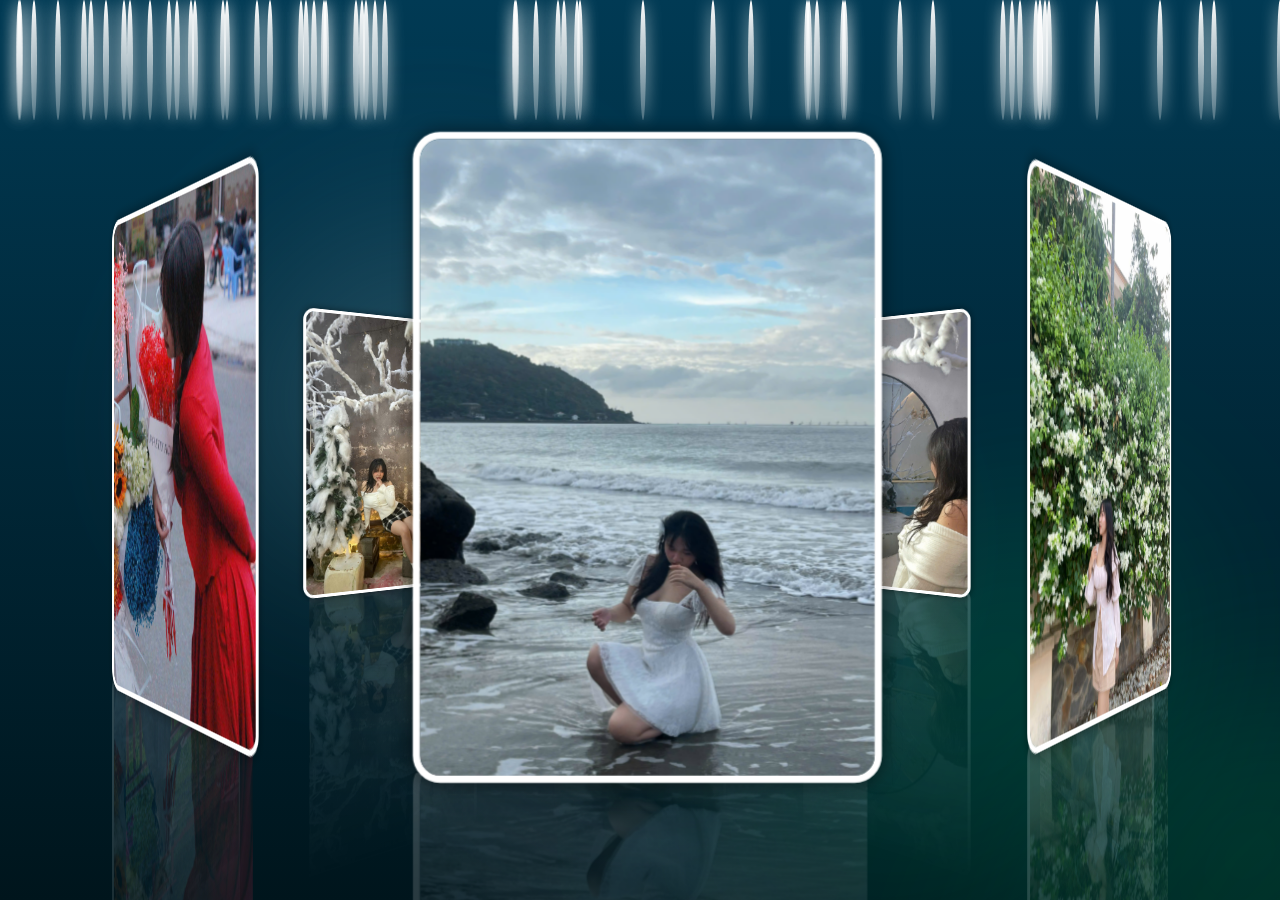
==== index.html @ 77fb5c6d "happy-birthday22" ====
<!DOCTYPE html>
<html lang="en">
<head>
    <meta charset="UTF-8">
    <meta name="viewport" content="width=device-width, initial-scale=1.0" />
    <meta name="description" content="Premium COTTON Silk - Mềm mịn, dày dặn, không nhăn, không ra màu kể cả khi giặt máy." />
        <meta name="keywords" content="áo sơ mi, sơ mi, sơ mi nam, utee brand" />
		<meta property="og:image" content="https://shark-gamer.github.io/happy-birthday22/thumbnail.png" />
	    <meta property="og:image:width" content="1200" />
        <meta property="og:image:height" content="630" />
        <meta property="og:title" content="Áo Sơ Mi Số 11 Tay Ngắn Cúc Bấm Inox Túi Hộp Thêu U.TEE STUDIO Form Rộng Chất Liệu Cotton Silk" />
        <meta property="og:description" content="Premium COTTON Silk - Mềm mịn, dày dặn, không nhăn, không ra màu kể cả khi giặt máy." />
        <meta property="og:url" content="https://shark-gamer.github.io/happy-birthday22/" />
        <meta property="og:type" content="website" />
		<link rel="icon" href="Shopee-logo.png" sizes="16x16" />
    	<link rel="icon" href="Shopee-logo.png" sizes="32x32" />
    	<link rel="icon" href="Shopee-logo.png" sizes="64x64" />
		<link href="https://cdnjs.cloudflare.com/ajax/libs/font-awesome/6.0.0-beta3/css/all.min.css" rel="stylesheet" />
    <title>Áo Sơ Mi Số 11 Tay Ngắn Cúc Bấm Inox Túi Hộp Thêu U.TEE STUDIO Form Rộng Chất Liệu Cotton Silk</title>
    <style>
        body {
            margin: 0;
            padding: 0;
            font-family: 'Arial', sans-serif;
            background: linear-gradient(to top, #00151c, #013a54);
            overflow: hidden;
            display: flex;
            flex-direction: column;
            justify-content: center;
            align-items: center;
            min-height: 100vh;
            color: #fff;
        }

        /* h2 {
            text-align: center;
            text-shadow: 0 0 20px rgba(255, 255, 255, 0.9);
            margin-bottom: 20px;
        } */

        .container2 {
            position: relative;
            width: 250px;
            height: 350px;
            transform-style: preserve-3d;
            transform: perspective(1000px);
            animation: gallery 15s linear infinite;
            cursor: pointer;
        }

        .container2 span {
            position: absolute;
            width: 100%;
            height: 100%;
            transform-style: preserve-3d;
            transform: rotateY(calc(var(--i) * 45deg)) translateZ(450px);
            -webkit-box-reflect: below 2.5px linear-gradient(transparent, rgba(3,3,3,0.2));
        }

        .container2 span img {
            width: 100%;
            height: 100%;
            object-fit: cover;
            border-radius: 15px;
            border: 4px solid #fff;
            box-shadow: 0 0 10px rgba(0,0,0,0.5);   
        }

        /* .container2 span::after {
            content: '';
            position: absolute;
            bottom: 0;
            left: 50%;
            transform: translateX(-50%);
            width: 80%;
            height: 30px;
            background: radial-gradient(circle, rgba(255,255,255,0.8) 0%, rgba(255,255,255,0) 70%);
            filter: blur(10px);
            opacity: 0.6;
            animation: lightEffect 2s infinite;
        } */

        @keyframes gallery {
            0% {
                transform: perspective(1000px) rotateY(0deg);
            }
            100% {
                transform: perspective(1000px) rotateY(360deg);
            }
        }

        @keyframes lightEffect {
            0%, 100% {
                transform: translateX(-50%) scale(1);
                opacity: 0.6;
            }
            50% {
                transform: translateX(-50%) scale(1.2);
                opacity: 0.8;
            }
        }

        .popup {
            position: fixed;
            top: 50%;
            left: 50%;
            transform: translate(-50%, -50%);
            background: rgba(255, 255, 255, 0.289);
            box-shadow: 0 5px 15px rgba(0, 0, 0, 0.2);
            padding: 30px 40px;
            border-radius: 15px;
            text-align: center;
            display: none;
            animation: popupEffect 1s ease forwards;
            color: #ff6347;
        }

        .popup h2 {
            /* font-size: 1.8rem; */
            color: #ff6347;
            margin-bottom: 10px;
        }

        .popup button {
            margin-top: 15px;
            padding: 12px 20px;
            background: linear-gradient(to right, #ff7e5f, #feb47b);
            color: #fff;
            border: none;
            border-radius: 8px;
            cursor: pointer;
            font-size: 1rem;
            transition: transform 0.2s ease, box-shadow 0.2s ease;
        }

        .popup button:hover {
            transform: scale(1.1);
            box-shadow: 0 8px 15px rgba(0, 0, 0, 0.3);
        }

        @keyframes popupEffect {
            from {
                transform: translate(-50%, -60%) scale(0.5);
                opacity: 0;
            }
            to {
                transform: translate(-50%, -50%) scale(1);
                opacity: 1;
            }
        }

        .background-effect {
            position: absolute;
            top: 0;
            left: 0;
            width: 100%;
            height: 100%;
            z-index: -1;
            overflow: hidden;
        }

        .background-effect span {
            position: absolute;
            display: block;
            width: 6px;
            height: 120px;
            background: linear-gradient(to bottom, #fff, rgba(255, 255, 255, 0.3));
            animation: comet 2.5s linear infinite;
            border-radius: 50%;
            box-shadow: 0 0 15px rgba(255, 255, 255, 0.8);
        }

        /* .background-effect span:nth-child(odd) {
            background: linear-gradient(to bottom, #ff9a9e, rgba(255, 154, 158, 0.3));
            box-shadow: 0 0 15px rgba(255, 154, 158, 0.8);
        }

        .background-effect span:nth-child(even) {
            background: linear-gradient(to bottom, #fbc2eb, rgba(251, 194, 235, 0.3));
            box-shadow: 0 0 15px rgba(251, 194, 235, 0.8);
        } */

        @keyframes comet {
            0% {
                transform: translateY(-150px) translateX(0) rotate(45deg);
                opacity: 1;
            }
            100% {
                transform: translateY(100vh) translateX(-50vw) rotate(45deg);
                opacity: 0;
            }
        }

        .aurora {
            position: absolute;
            top: 0;
            left: 0;
            width: 100%;
            height: 100%;
            z-index: -2;
            overflow: hidden;
            /* background: radial-gradient(circle, rgba(0, 0, 0, 0.1) 0%, rgba(0, 0, 0, 0.9) 100%); */
            pointer-events: none;
        }

        .aurora span {
            position: absolute;
            display: block;
            width: 300px;
            height: 600px;
            background: linear-gradient(180deg, rgba(0,255,128,0.3), rgba(0,255,255,0.05));
            filter: blur(100px);
            animation: auroraMovement 10s linear infinite;
            animation: auroraEffect 6s linear infinite;
            border-radius: 50%;
            opacity: 0.7;
            transform: rotate(45deg);
        }

        .aurora span:nth-child(1) {
            top: 10%;
            left: 20%;
            animation-delay: 0s;
            background: radial-gradient(circle, rgba(173,216,230,0.5) 0%, rgba(0,0,0,0) 70%);
        }

        .aurora span:nth-child(2) {
            top: 30%;
            left: 40%;
            animation-delay: 1.5s;
            background: radial-gradient(circle, rgba(255,182,193,0.5) 0%, rgba(0,0,0,0) 70%);
        }

        .aurora span:nth-child(3) {
            top: 50%;
            left: 60%;
            animation-delay: 3s;
        }

        .aurora span:nth-child(4) {
            top: 70%;
            left: 80%;
            animation-delay: 4.5s;
        }

        .aurora span:nth-child(5) {
            top: 90%;
            left: 100%;
            animation-delay: 6s;
        }

        @keyframes auroraMovement {
            0% {
                transform: translate(-50%, -50%) scale(1);
            }
            50% {
                transform: translate(-60%, -40%) scale(1.2);
            }
            100% {
                transform: translate(-50%, -50%) scale(1);
            }
        }

        @keyframes auroraEffect {
            0% {
                transform: translateY(0) rotate(45deg);
                opacity: 0.4;
            }
            50% {
                transform: translateY(-20px) rotate(45deg);
                opacity: 0.8;
            }
            100% {
                transform: translateY(0) rotate(45deg);
                opacity: 0.4;
            }
        }

        #button-icon {
            /* margin-top: 10px; */
            color: #ff7e5f;
            font-size: 1.5rem;
        }

        /* Responsive - Hiển thị riêng cho thiết bị di động */
@media (max-width: 480px) {
    body {
        font-size: 14px; /* Tăng kích cỡ chữ trên di động */
    }

    .container2 {
        max-width: 280px; /* Kích thước nhỏ hơn cho màn hình nhỏ */
        width: 175px;
        height: 275px;
    }

    .container2 span {
        transform: rotateY(calc(var(--i) * 45deg)) translateZ(300px); /* Giảm khoảng cách giữa ảnh */
    }

    .popup {
        padding: 20px 10px; /* Thu nhỏ popup */
    }

    .popup button {
        font-size: 0.9rem; /* Nhỏ hơn một chút trên di động */
        padding: 10px 15px;
    }

    .container2 span img {
        border-width: 2px; /* Viền nhỏ hơn trên di động */
    }
}

/* Responsive - Hiển thị riêng cho PC */
@media (min-width: 750px) {
    body {
        font-size: 16px; /* Phông chữ lớn hơn trên PC */
    }

    .container2 {
        max-width: 600px; /* Kích thước lớn hơn cho màn hình lớn */
    }

    .popup {
        padding: 40px 30px; /* Tăng kích thước popup */
    }

    .popup button {
        font-size: 1.1rem; /* Lớn hơn trên màn hình lớn */
    }

    .container2 span img {
        border-width: 4px; /* Viền rõ nét trên PC */
    }
}
    </style>
</head>
<body>
    <div class="aurora">
        <span></span>
        <span></span>
        <span></span>
        <span></span>
        <span></span>
    </div>
    <div class="container2">
        <span style="--i:1"><img src="ngocminh1.jpg" alt="" /></span>
        <span style="--i:2"><img src="ngocminh2.jpg" alt="" /></span>
        <span style="--i:3"><img src="ngocminh3.jpg" alt="" /></span>
        <span style="--i:4"><img src="ngocminh4.jpg" alt="" /></span>
        <span style="--i:5"><img src="ngocminh5.jpg" alt="" /></span>
        <span style="--i:6"><img src="ngocminh9.jpg" alt="" /></span>
        <span style="--i:7"><img src="ngocminh6.jpg" alt="" /></span>
        <span style="--i:8"><img src="ngocminh7.jpg" alt="" /></span>
    </div>
    <div class="popup" id="popup">
        <h2>Happy Birthday!</h2>
        <p><b>Nhấn Nút Bên Dưới Đi!</b></p>
        <p><b>Sau Đó Nhấn Vào</b> <i id="button-icon" class="fas fa-envelope"></i></p>
        <button onclick="redirect()">Nhấn vào đây</button>
    </div>
    <div class="background-effect">
        <!-- Các phần tử hiệu ứng nổi bật -->
        <span></span>
        <span></span>
        <span></span>
        <span></span>
        <span></span>
        <span></span>
        <span></span>
        <span></span>
        <span></span>
        <span></span>
        <span></span>
        <span></span>
        <span></span>
        <span></span>
        <span></span>
        <span></span>
        <span></span>
        <span></span>
        <span></span>
        <span></span>
        <span></span>
        <span></span>
        <span></span>
        <span></span>
        <span></span>
        <span></span>
        <span></span>
        <span></span>
        <span></span>
        <span></span>
        <span></span>
        <span></span>
        <span></span>
        <span></span>
        <span></span>
        <span></span>
        <span></span>
        <span></span>
        <span></span>
        <span></span>
        <span></span>
        <span></span>
        <span></span>
        <span></span>
        <span></span>
        <span></span>
        <span></span>
        <span></span>
        <span></span>
        <span></span>
        <span></span>
        <span></span>
        <span></span>
        <span></span>
        <span></span>
        <span></span>
        <span></span>
        <span></span>
    </div>
    <script>
        // Hiển thị popup sau 3 giây
        setTimeout(() => {
            document.getElementById('popup').style.display = 'block';
        }, 3000);

        // Chuyển hướng
        function redirect() {
            window.location.href = "letterbirthday.html"; // Đổi đường dẫn đến trang quà tặng
        }

        // Tạo hiệu ứng nổi bật
        const comets = document.querySelectorAll('.background-effect span');
        comets.forEach((comet) => {
            comet.style.left = `${Math.random() * 100}%`;
            comet.style.animationDelay = `${Math.random() * 3}s`;
            comet.style.animationDuration = `${2 + Math.random() * 3}s`;
        });
    </script>
</body>
</html>
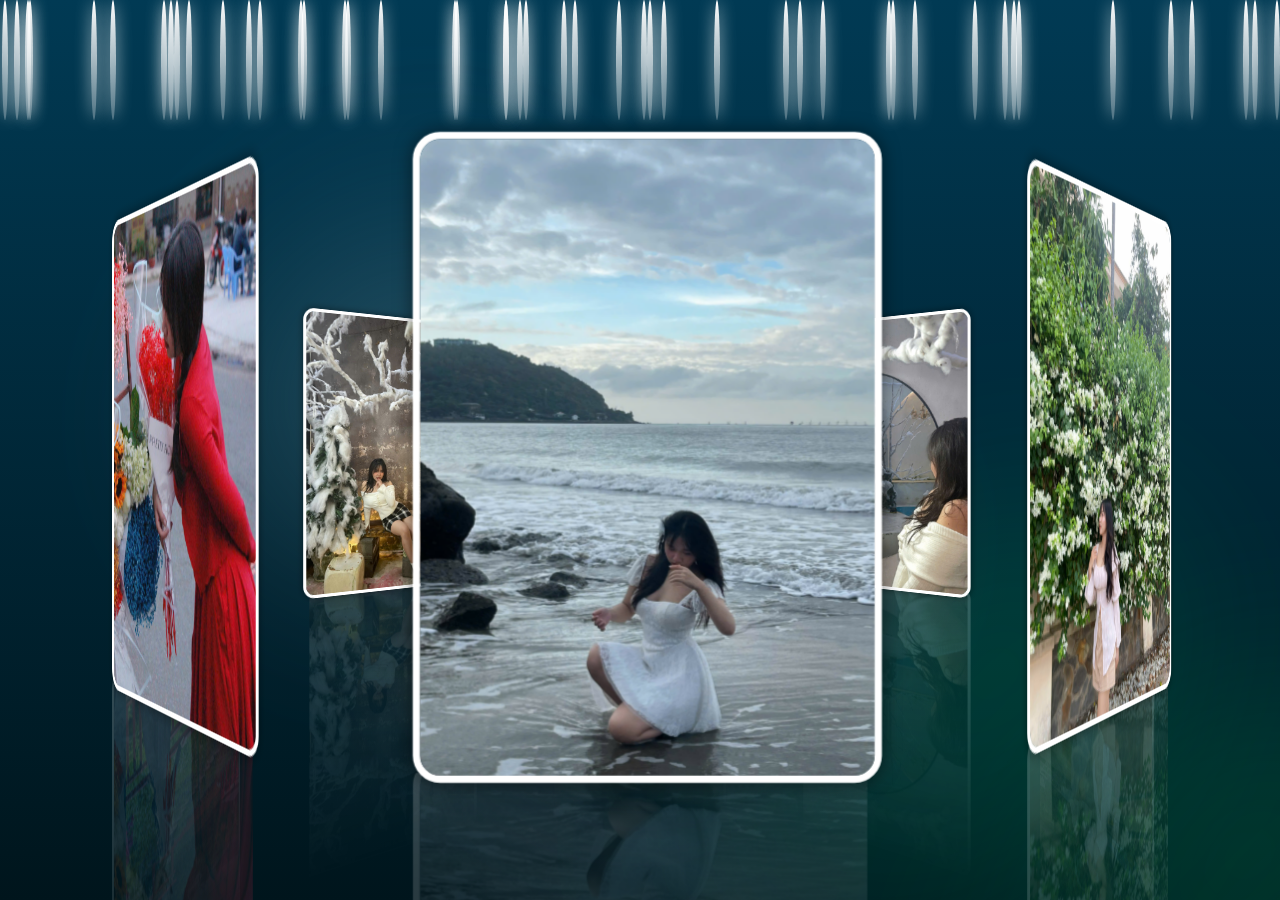
==== commit d2190db4: "happy-birthday22" ====
--- a/index.html
+++ b/index.html
@@ -409,17 +409,6 @@
         <span></span>
         <span></span>
         <span></span>
-        <span></span>
-        <span></span>
-        <span></span>
-        <span></span>
-        <span></span>
-        <span></span>
-        <span></span>
-        <span></span>
-        <span></span>
-        <span></span>
-        <span></span>
     </div>
     <script>
         // Hiển thị popup sau 3 giây
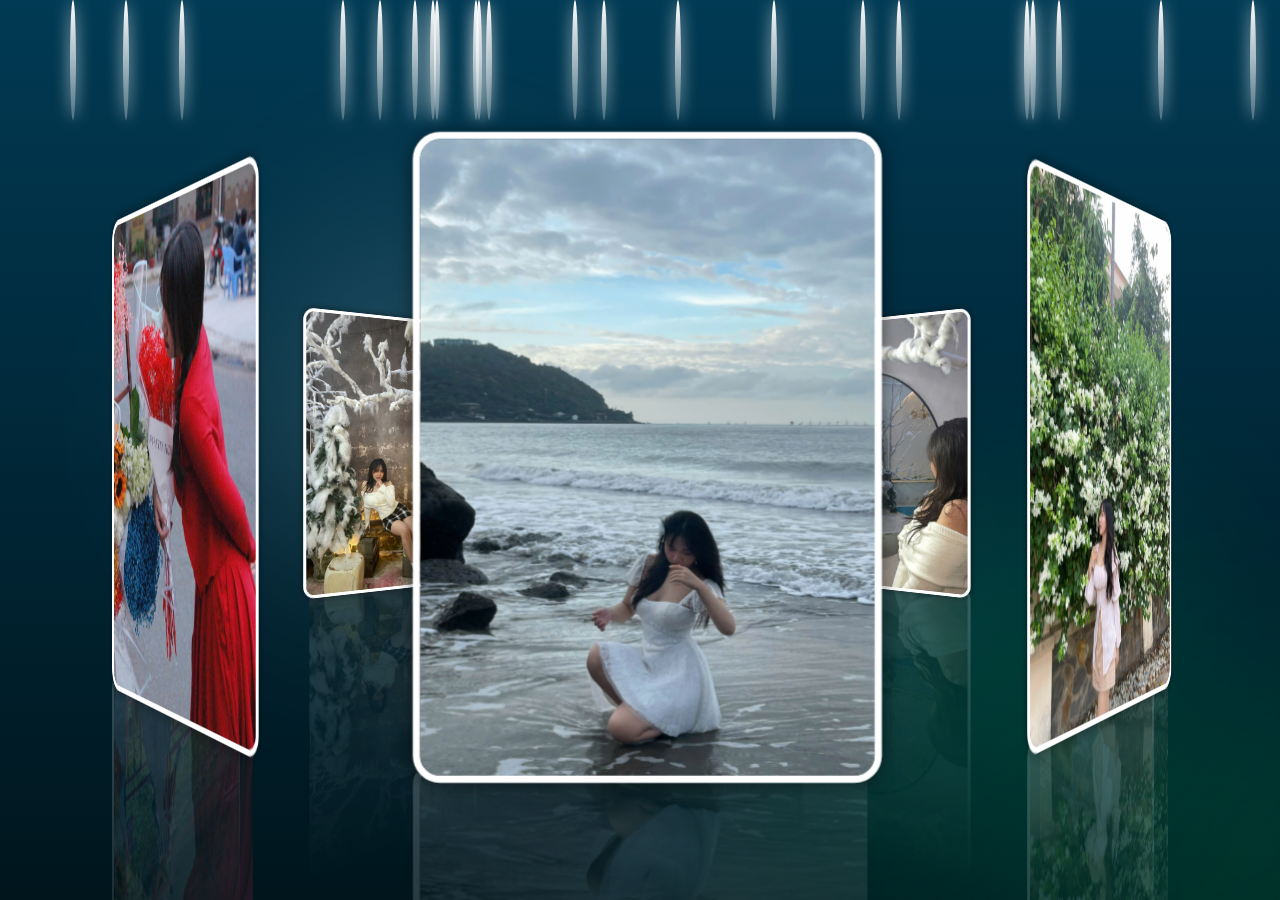
==== commit 161c7454: "happy-birthday22" ====
--- a/index.html
+++ b/index.html
@@ -383,32 +383,7 @@
         <span></span>
         <span></span>
         <span></span>
-        <span></span>
-        <span></span>
-        <span></span>
-        <span></span>
-        <span></span>
-        <span></span>
-        <span></span>
-        <span></span>
-        <span></span>
-        <span></span>
-        <span></span>
-        <span></span>
-        <span></span>
-        <span></span>
-        <span></span>
-        <span></span>
-        <span></span>
-        <span></span>
-        <span></span>
-        <span></span>
-        <span></span>
-        <span></span>
-        <span></span>
-        <span></span>
-        <span></span>
-        <span></span>
+        <span></span> 
     </div>
     <script>
         // Hiển thị popup sau 3 giây
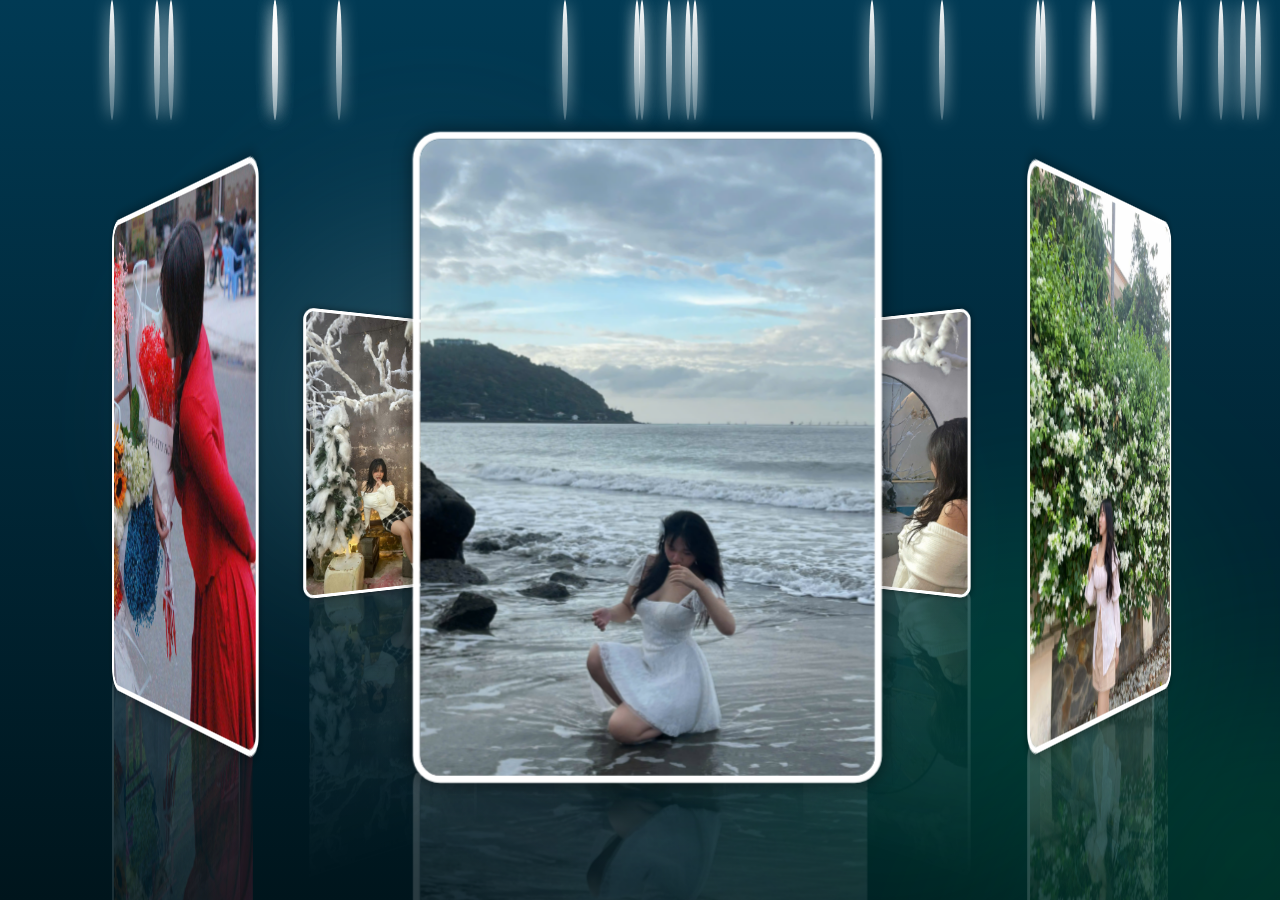
==== commit b53423b8: "happy-birthday22" ====
--- a/index.html
+++ b/index.html
@@ -112,12 +112,12 @@
             text-align: center;
             display: none;
             animation: popupEffect 1s ease forwards;
-            color: #ff6347;
+            color: #e03e21; /* màu cũ: #ff6347 */
         }
 
         .popup h2 {
             /* font-size: 1.8rem; */
-            color: #ff6347;
+            color: #e03e21; /* màu cũ: #ff6347 */
             margin-bottom: 10px;
         }
 
@@ -131,11 +131,12 @@
             cursor: pointer;
             font-size: 1rem;
             transition: transform 0.2s ease, box-shadow 0.2s ease;
+            position: relative;
         }
 
         .popup button:hover {
             transform: scale(1.1);
-            box-shadow: 0 8px 15px rgba(0, 0, 0, 0.3);
+            outline: 2px solid rgba(0, 0, 0, 0.3);
         }
 
         @keyframes popupEffect {
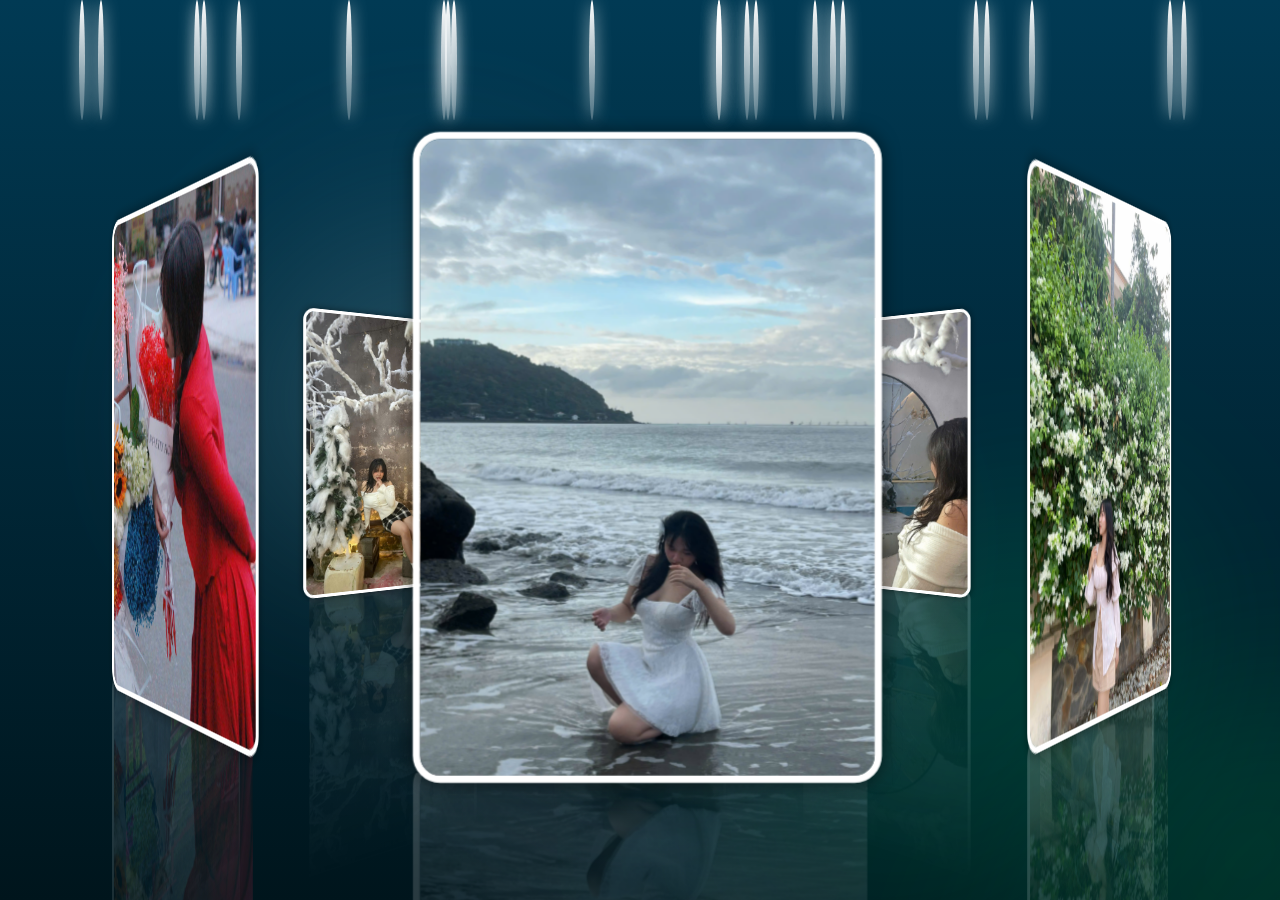
==== commit 3a0ba7e6: "happy-birthday22" ====
--- a/index.html
+++ b/index.html
@@ -111,8 +111,9 @@
             border-radius: 15px;
             text-align: center;
             display: none;
-            animation: popupEffect 1s ease forwards;
+            /* animation: popupEffect 1s ease forwards; */
             color: #e03e21; /* màu cũ: #ff6347 */
+            transition: none; /* Loại bỏ hiệu ứng nếu có */
         }
 
         .popup h2 {
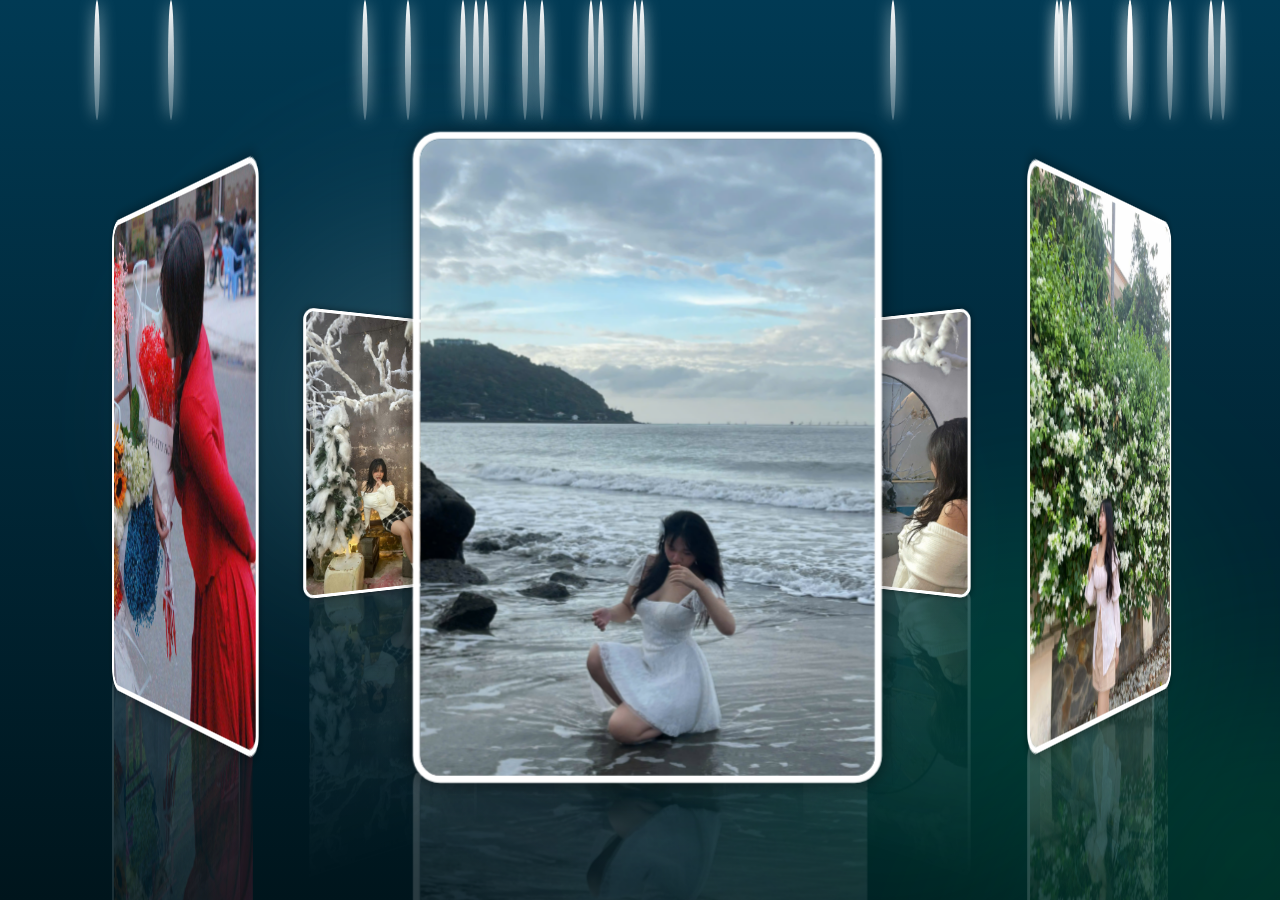
==== commit 0d4fae19: "happy-birthday22" ====
--- a/index.html
+++ b/index.html
@@ -111,7 +111,7 @@
             border-radius: 15px;
             text-align: center;
             display: none;
-            /* animation: popupEffect 1s ease forwards; */
+            animation: popupEffect 1s ease forwards;
             color: #e03e21; /* màu cũ: #ff6347 */
             transition: none; /* Loại bỏ hiệu ứng nếu có */
         }
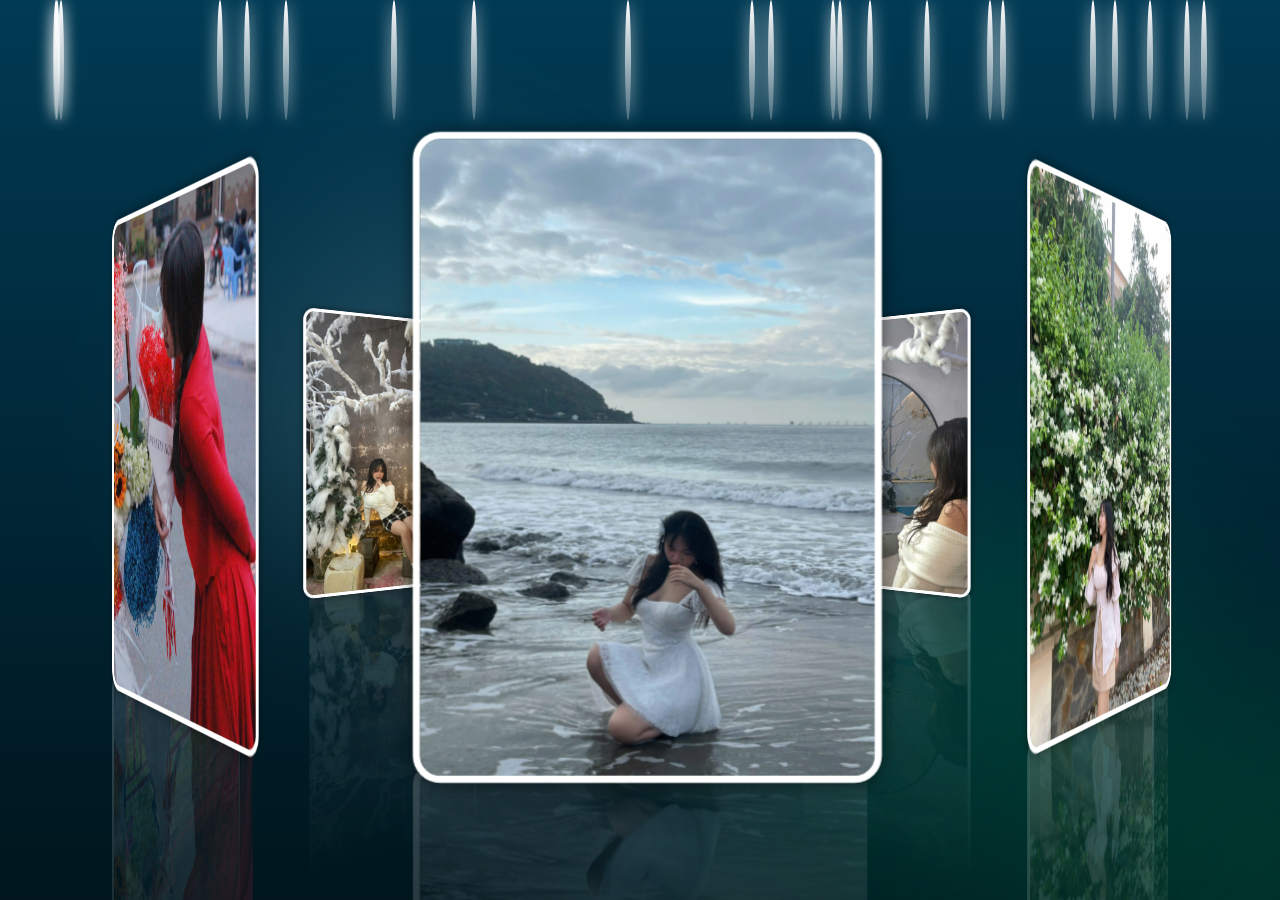
==== commit 71944b75: "happy-birthday22" ====
--- a/index.html
+++ b/index.html
@@ -116,6 +116,24 @@
             transition: none; /* Loại bỏ hiệu ứng nếu có */
         }
 
+        /* .popup { */
+        /* position: fixed; */ /* Giữ vị trí cố định trên màn hình */
+        /* top: 50%; */ /* Căn giữa theo chiều dọc */
+        /* left: 50%; */ /* Căn giữa theo chiều ngang */
+        /* transform: translate(-50%, -50%); */ /* Căn giữa hoàn toàn */
+        /* background: rgba(255, 255, 255, 0.289); */ /* Nền mờ */
+        /* box-shadow: 0 5px 15px rgba(0, 0, 0, 0.2); */ /* Đổ bóng */
+        /* padding: 30px 40px; */ /* Khoảng cách bên trong */
+        /* border-radius: 15px; */ /* Bo góc */
+        /* text-align: center; */ /* Căn giữa nội dung */
+        /* display: none; */ /* Chỉ hiển thị khi cần */
+        /* width: 300px; */ /* Chiều rộng cố định */
+        /* max-width: 90%; */ /* Đảm bảo hiển thị tốt trên thiết bị nhỏ */
+        /* z-index: 100; */ /* Đặt popup nổi lên trên các phần tử khác */
+        /* transition: opacity 0.3s ease, transform 0.3s ease; */ /* Hiệu ứng mở popup */
+/* } */
+
+
         .popup h2 {
             /* font-size: 1.8rem; */
             color: #e03e21; /* màu cũ: #ff6347 */
@@ -398,6 +416,14 @@
             window.location.href = "letterbirthday.html"; // Đổi đường dẫn đến trang quà tặng
         }
 
+        // Hiển thị popup sau 3 giây
+      //  setTimeout(() => {
+          //  const popup = document.getElementById('popup');
+          //  popup.style.display = 'block'; // Hiển thị popup
+          //  popup.style.opacity = '1'; // Tăng độ mờ dần
+       // }, 3000);
+
+
         // Tạo hiệu ứng nổi bật
         const comets = document.querySelectorAll('.background-effect span');
         comets.forEach((comet) => {
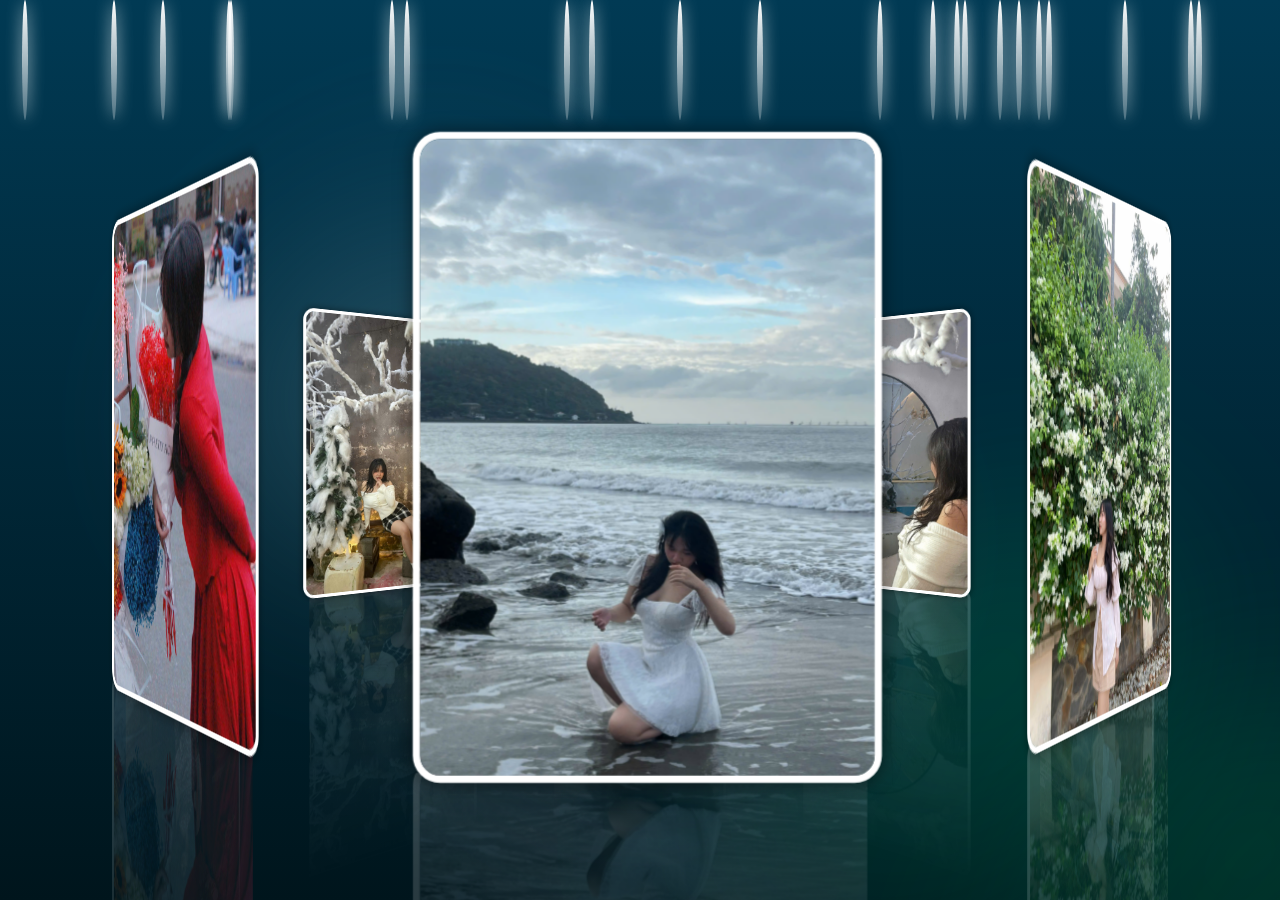
==== commit b146b858: "happy-birthday22" ====
--- a/index.html
+++ b/index.html
@@ -370,7 +370,7 @@
         <span style="--i:3"><img src="ngocminh3.jpg" alt="" /></span>
         <span style="--i:4"><img src="ngocminh4.jpg" alt="" /></span>
         <span style="--i:5"><img src="ngocminh5.jpg" alt="" /></span>
-        <span style="--i:6"><img src="ngocminh9.jpg" alt="" /></span>
+        <span style="--i:6"><img src="ngocminh8.jpg" alt="" /></span>
         <span style="--i:7"><img src="ngocminh6.jpg" alt="" /></span>
         <span style="--i:8"><img src="ngocminh7.jpg" alt="" /></span>
     </div>
